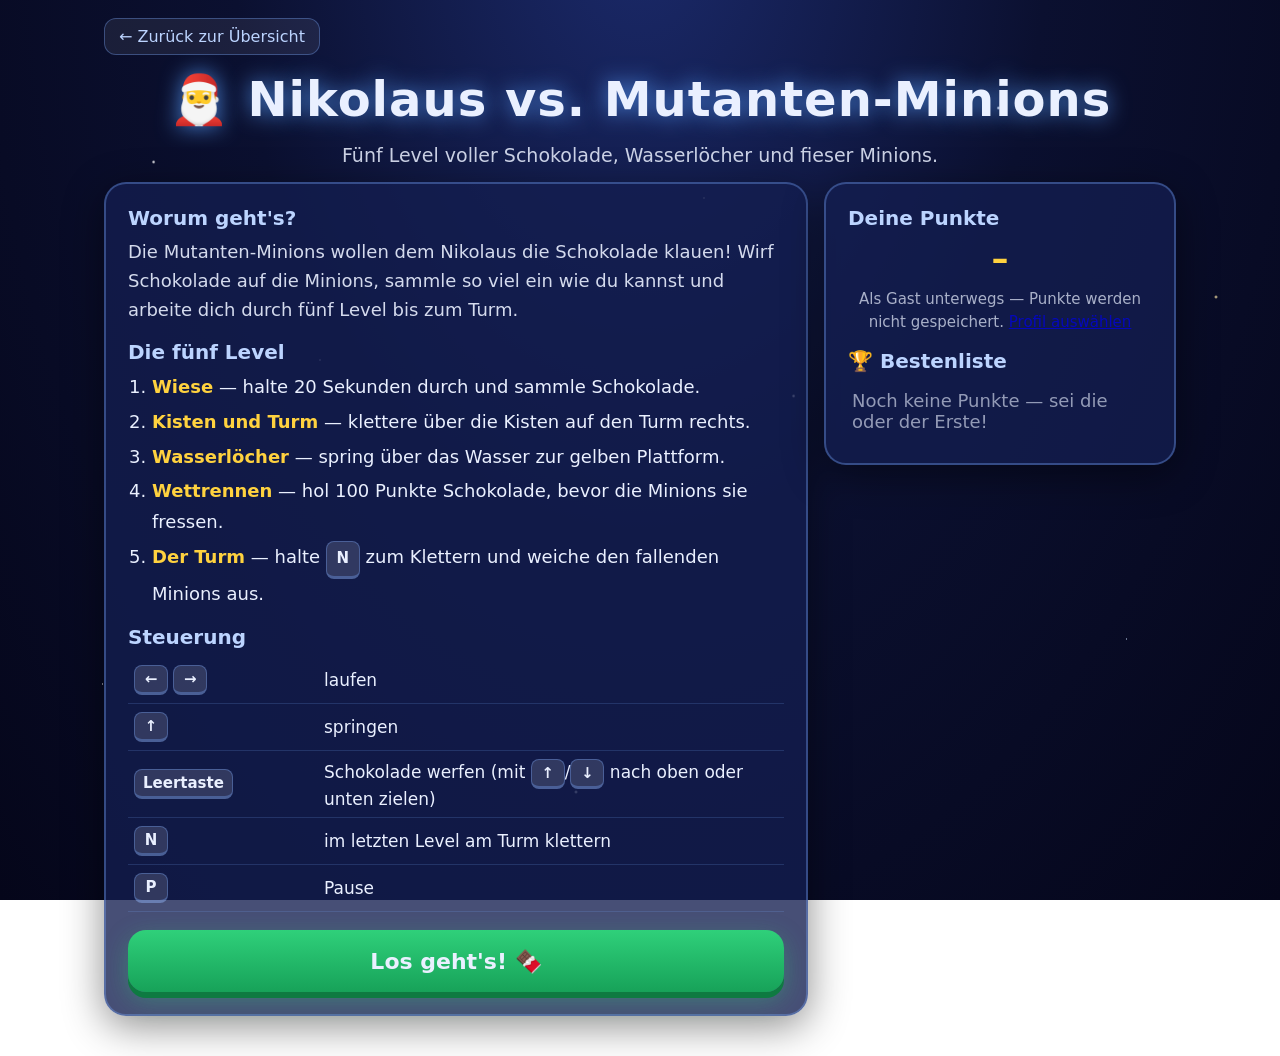
==== web/spiele/nikolaus/index.html @ 859f5915 "Portiere Nikolaus-Spiel nach JavaScript/Canvas Die pygame-Version laeuft nur auf dem Desktop. Diese " ====
<!DOCTYPE html>
<html lang="de">
<head>
<meta charset="utf-8">
<meta name="viewport" content="width=device-width, initial-scale=1">
<title>Nikolaus vs. Mutanten-Minions</title>
<link rel="stylesheet" href="../../shared/basis.css">
<link rel="stylesheet" href="stil.css">
</head>
<body>

<div id="sterne"></div>

<main id="buehne" class="weit">

  <!-- ================= LANDING-PAGE ================= -->
  <section id="start" class="bildschirm aktiv">
    <a class="zurueck" href="../../index.html">← Zurück zur Übersicht</a>

    <h1 class="titel">🎅 Nikolaus vs. Mutanten-Minions</h1>
    <p class="untertitel">Fünf Level voller Schokolade, Wasserlöcher und fieser Minions.</p>

    <div class="startspalten">

      <div class="karte">
        <h2>Worum geht's?</h2>
        <p class="fliesstext">
          Die Mutanten-Minions wollen dem Nikolaus die Schokolade klauen!
          Wirf Schokolade auf die Minions, sammle so viel ein wie du kannst und
          arbeite dich durch fünf Level bis zum Turm.
        </p>

        <h2>Die fünf Level</h2>
        <ol class="levelliste">
          <li><b>Wiese</b> — halte 20 Sekunden durch und sammle Schokolade.</li>
          <li><b>Kisten und Turm</b> — klettere über die Kisten auf den Turm rechts.</li>
          <li><b>Wasserlöcher</b> — spring über das Wasser zur gelben Plattform.</li>
          <li><b>Wettrennen</b> — hol 100 Punkte Schokolade, bevor die Minions sie fressen.</li>
          <li><b>Der Turm</b> — halte <kbd>N</kbd> zum Klettern und weiche den fallenden Minions aus.</li>
        </ol>

        <h2>Steuerung</h2>
        <table class="tastentabelle">
          <tr><td><kbd>←</kbd> <kbd>→</kbd></td><td>laufen</td></tr>
          <tr><td><kbd>↑</kbd></td><td>springen</td></tr>
          <tr><td><kbd>Leertaste</kbd></td><td>Schokolade werfen (mit <kbd>↑</kbd>/<kbd>↓</kbd> nach oben oder unten zielen)</td></tr>
          <tr><td><kbd>N</kbd></td><td>im letzten Level am Turm klettern</td></tr>
          <tr><td><kbd>P</kbd></td><td>Pause</td></tr>
        </table>

        <button id="knopfStart" class="gross">Los geht's! 🍫</button>
      </div>

      <div class="karte schmal">
        <h2>Deine Punkte</h2>
        <p id="deinBestwert" class="grosszahl">–</p>
        <p class="hinweistext" id="werSpielt">Als Gast — Punkte werden nicht gespeichert.</p>

        <h2>🏆 Bestenliste</h2>
        <ol id="bestenliste" class="bestenliste">
          <li class="leer">Noch keine Punkte</li>
        </ol>
      </div>

    </div>
  </section>

  <!-- ================= SPIELBILDSCHIRM ================= -->
  <section id="spiel" class="bildschirm">
    <div class="hud">
      <span>🍫 <b id="hudPunkte">0</b> Punkte</span>
      <span>Level <b id="hudLevel">1</b> / 5</span>
      <span id="hudZiel" class="versteckt">Ziel: <b id="hudZielWert">0</b>/100</span>
      <span>⏱️ <b id="hudZeit">20</b> s</span>
      <button id="knopfPause" class="klein">Pause</button>
    </div>

    <canvas id="leinwand" width="800" height="600"></canvas>

    <p class="tastenhilfe">
      <kbd>←</kbd> <kbd>→</kbd> laufen · <kbd>↑</kbd> springen ·
      <kbd>Leertaste</kbd> werfen · <kbd>N</kbd> klettern (Level 5) · <kbd>P</kbd> Pause
    </p>
  </section>

  <!-- ================= ENDBILDSCHIRM ================= -->
  <section id="ende" class="bildschirm">
    <h1 class="titel" id="endeTitel">Game Over</h1>

    <div class="karte schmal">
      <p class="fliesstext" id="endeGrund"></p>
      <p class="grosszahl" id="endePunkte">0</p>
      <p class="hinweistext" id="endeZusatz"></p>

      <h2>🏆 Bestenliste</h2>
      <ol id="endeBestenliste" class="bestenliste"></ol>

      <button id="knopfNochmal" class="gross">Nochmal spielen 🔁</button>
      <div class="knopfreihe">
        <a class="zurueck" href="../../index.html">← Zurück zur Übersicht</a>
      </div>
    </div>
  </section>

  <!-- ================= PAUSE ================= -->
  <div id="pause" class="overlay">
    <div class="karte schmal">
      <h1 class="titel">⏸️ Pause</h1>
      <button id="knopfWeiter" class="gross">Weiterspielen</button>
      <button id="knopfAufgeben" class="klein">Aufgeben</button>
    </div>
  </div>

</main>

<script src="../../shared/speicher.js"></script>
<script src="../../shared/profil.js"></script>
<script src="level.js"></script>
<script src="spiel.js"></script>
<script src="seite.js"></script>
</body>
</html>
---- web/shared/basis.css ----
/* ============================================================
   BASIS — das gemeinsame Aussehen der ganzen Plattform.
   Diese Datei binden alle Seiten ein (Startseite, Spiele, Schule).
   Willst du überall die Farben ändern? Dann hier unter :root.
   ============================================================ */

:root {
  --nacht:       #05061a;
  --nacht-hell:  #1b2a6b;
  --karte:       rgba(20, 30, 80, 0.78);
  --rand:        rgba(120, 170, 255, 0.35);
  --text:        #eaf0ff;
  --text-leise:  #bcd4ff;
  --blau:        #3aa0ff;
  --gruen:       #2fd07a;
  --rot:         #ff5470;
  --gelb:        #ffd23f;
  --lila:        #9b6bff;
  --orange:      #ff9f43;
}

* { box-sizing: border-box; margin: 0; padding: 0; }

body {
  font-family: system-ui, "Segoe UI", Ubuntu, Cantarell, sans-serif;
  background: radial-gradient(ellipse at 50% -10%, var(--nacht-hell) 0%, #0b1030 45%, var(--nacht) 100%);
  background-attachment: fixed;
  color: var(--text);
  min-height: 100vh;
  font-size: 18px;
  overflow-x: hidden;
}

/* --- Sterne im Hintergrund --- */
#sterne {
  position: fixed;
  inset: 0;
  pointer-events: none;
  z-index: 0;
  background-image:
    radial-gradient(2px 2px at 12% 18%, #fff, transparent),
    radial-gradient(2px 2px at 78% 12%, #fff, transparent),
    radial-gradient(1px 1px at 33% 62%, #cfe4ff, transparent),
    radial-gradient(2px 2px at 62% 44%, #fff, transparent),
    radial-gradient(1px 1px at 88% 71%, #cfe4ff, transparent),
    radial-gradient(2px 2px at 45% 88%, #fff, transparent),
    radial-gradient(1px 1px at 8% 76%, #fff, transparent),
    radial-gradient(2px 2px at 95% 33%, #ffe9a8, transparent),
    radial-gradient(1px 1px at 25% 40%, #fff, transparent),
    radial-gradient(1px 1px at 55% 22%, #fff, transparent);
  animation: funkeln 4s ease-in-out infinite alternate;
}
@keyframes funkeln { from { opacity: .55; } to { opacity: 1; } }

#buehne {
  position: relative;
  z-index: 1;
  max-width: 980px;
  margin: 0 auto;
  padding: 18px 14px 40px;
}
#buehne.weit { max-width: 1100px; }

/* --- Bildschirme: immer nur einer ist sichtbar --- */
.bildschirm { display: none; }
.bildschirm.aktiv {
  display: flex;
  flex-direction: column;
  align-items: center;
  gap: 16px;
  animation: reinfliegen .35s ease-out;
}
@keyframes reinfliegen { from { opacity: 0; transform: translateY(18px); } to { opacity: 1; transform: none; } }

.versteckt { display: none !important; }

/* --- Überschriften --- */
.titel {
  font-size: clamp(28px, 5.5vw, 48px);
  text-align: center;
  text-shadow: 0 0 22px rgba(90, 160, 255, .8);
  letter-spacing: 1px;
}
.untertitel { text-align: center; opacity: .85; font-size: 19px; }
h2 { font-size: 20px; margin: 16px 0 8px; color: var(--text-leise); }
h2:first-child { margin-top: 0; }

/* --- Karten --- */
.karte {
  background: var(--karte);
  border: 2px solid var(--rand);
  border-radius: 22px;
  padding: 22px;
  width: 100%;
  max-width: 620px;
  box-shadow: 0 10px 40px rgba(0, 0, 0, .45);
}
.karte.schmal { max-width: 420px; }
.karte.breit  { max-width: 900px; }

/* --- Knöpfe --- */
button {
  font-family: inherit;
  font-size: 19px;
  color: var(--text);
  cursor: pointer;
  border: none;
  background: none;
}

button.gross {
  width: 100%;
  min-height: 62px;
  margin-top: 18px;
  border-radius: 18px;
  font-size: 22px;
  font-weight: 700;
  background: linear-gradient(180deg, var(--gruen), #17a259);
  box-shadow: 0 6px 0 #0e7a41, 0 8px 24px rgba(47, 208, 122, .35);
  transition: transform .08s, box-shadow .08s;
}
button.gross:hover { transform: translateY(-2px); }
button.gross:active { transform: translateY(4px); box-shadow: 0 2px 0 #0e7a41; }
button.gross.blau {
  background: linear-gradient(180deg, var(--blau), #1d63c8);
  box-shadow: 0 6px 0 #17509f, 0 8px 24px rgba(58, 160, 255, .35);
}
button.gross.blau:active { box-shadow: 0 2px 0 #17509f; }

button.klein {
  padding: 10px 18px;
  border-radius: 14px;
  font-size: 16px;
  background: rgba(255, 255, 255, .1);
  border: 2px solid var(--rand);
  transition: background .15s;
}
button.klein:hover { background: rgba(255, 255, 255, .2); }
button.klein.gefahr { border-color: rgba(255, 84, 112, .55); color: #ffd7de; }
button.klein.gefahr:hover { background: rgba(255, 84, 112, .25); }

.knopfreihe { display: flex; gap: 10px; align-items: center; flex-wrap: wrap; margin-top: 14px; }
.knopfreihe .gross { margin-top: 0; flex: 1 1 200px; }

/* --- Eingabefelder --- */
input[type="text"], input[type="password"], input[type="number"] {
  font-family: inherit;
  font-size: 20px;
  width: 100%;
  padding: 14px 16px;
  border-radius: 14px;
  border: 2px solid var(--rand);
  background: rgba(0, 0, 0, .3);
  color: var(--text);
  text-align: center;
}
input:focus { outline: none; border-color: var(--blau); box-shadow: 0 0 14px rgba(58, 160, 255, .5); }
input::placeholder { color: rgba(234, 240, 255, .4); }

/* --- Meldungen --- */
.meldung { min-height: 26px; text-align: center; margin-top: 10px; font-weight: 600; }
.meldung.richtig { color: var(--gruen); }
.meldung.falsch  { color: var(--rot); }
.meldung.tipp    { color: var(--gelb); }

.hinweistext { font-size: 15px; opacity: .7; margin-top: 10px; line-height: 1.5; text-align: center; }

.fusszeile { text-align: center; font-size: 15px; opacity: .65; margin-top: 6px; }
.fusszeile a { color: var(--text-leise); }

/* --- Kopfleiste (wer ist angemeldet) --- */
.kopfleiste {
  width: 100%;
  display: flex;
  justify-content: space-between;
  align-items: center;
  gap: 12px;
  flex-wrap: wrap;
  background: var(--karte);
  border: 2px solid var(--rand);
  border-radius: 18px;
  padding: 12px 18px;
}
.wer { display: flex; align-items: center; gap: 12px; }
.weravatar { font-size: 34px; }
.wer small { display: block; font-size: 14px; opacity: .7; }

/* --- Zurück-Leiste auf Unterseiten --- */
.zurueck {
  align-self: flex-start;
  color: var(--text-leise);
  text-decoration: none;
  font-size: 16px;
  padding: 8px 14px;
  border-radius: 12px;
  background: rgba(255, 255, 255, .07);
  border: 1px solid var(--rand);
}
.zurueck:hover { background: rgba(255, 255, 255, .16); }

/* --- Tabellen (Steuerung erklären) --- */
.tastentabelle { width: 100%; border-collapse: collapse; font-size: 17px; }
.tastentabelle td { padding: 8px 6px; border-bottom: 1px solid rgba(120, 170, 255, .18); }
.tastentabelle td:first-child { width: 190px; }
kbd {
  display: inline-block;
  min-width: 34px;
  text-align: center;
  padding: 4px 8px;
  border-radius: 8px;
  background: rgba(255, 255, 255, .14);
  border: 1px solid var(--rand);
  border-bottom-width: 3px;
  font-family: inherit;
  font-size: 15px;
  font-weight: 700;
}

/* --- Bestenlisten --- */
ol.bestenliste { list-style: none; }
ol.bestenliste li {
  display: flex;
  justify-content: space-between;
  padding: 9px 4px;
  border-bottom: 1px solid rgba(120, 170, 255, .18);
}
ol.bestenliste li.leer { opacity: .6; justify-content: center; border: none; }

@media (max-width: 560px) {
  body { font-size: 17px; }
  .karte { padding: 18px 14px; }
}
---- web/spiele/nikolaus/stil.css ----
/* ============================================================
   NIKOLAUS — Aussehen der Landing-Page und des Spielbildschirms.
   Das Grundgerüst steht in shared/basis.css.
   ============================================================ */

/* ---------------- Landing-Page ---------------- */

.startspalten {
  display: grid;
  grid-template-columns: minmax(0, 2fr) minmax(0, 1fr);
  gap: 16px;
  width: 100%;
  align-items: start;
}
@media (max-width: 820px) {
  .startspalten { grid-template-columns: 1fr; }
}
.startspalten .karte { max-width: none; }

.fliesstext { line-height: 1.6; opacity: .9; }

.levelliste { padding-left: 24px; line-height: 1.7; }
.levelliste li { margin-bottom: 4px; }
.levelliste b { color: var(--gelb); }

.grosszahl {
  font-size: 34px;
  font-weight: 800;
  text-align: center;
  color: var(--gelb);
  margin: 6px 0;
}

/* ---------------- Spielbildschirm ---------------- */

.hud {
  display: flex;
  gap: 18px;
  align-items: center;
  flex-wrap: wrap;
  justify-content: center;
  width: 100%;
  max-width: 800px;
  padding: 10px 16px;
  border-radius: 16px;
  background: var(--karte);
  border: 2px solid var(--rand);
  font-size: 18px;
}
.hud b { color: var(--gelb); font-size: 20px; }
.hud button { margin-left: auto; }

#leinwand {
  width: 100%;
  max-width: 800px;
  aspect-ratio: 4 / 3;
  border-radius: 16px;
  border: 3px solid var(--rand);
  background: #fff;
  box-shadow: 0 12px 40px rgba(0, 0, 0, .5);
  image-rendering: auto;
}

.tastenhilfe { font-size: 15px; opacity: .75; text-align: center; line-height: 2.2; }

/* ---------------- Endbildschirm ---------------- */

.titel.gruen { color: var(--gruen); text-shadow: 0 0 22px rgba(47, 208, 122, .7); }
.titel.rot   { color: var(--rot);   text-shadow: 0 0 22px rgba(255, 84, 112, .7); }

/* ---------------- Pause-Fenster ---------------- */

.overlay {
  position: fixed;
  inset: 0;
  z-index: 10;
  display: none;
  align-items: center;
  justify-content: center;
  padding: 20px;
  background: rgba(5, 6, 26, .85);
}
.overlay.offen { display: flex; }
.overlay .karte { text-align: center; }
.overlay .klein { margin-top: 12px; }
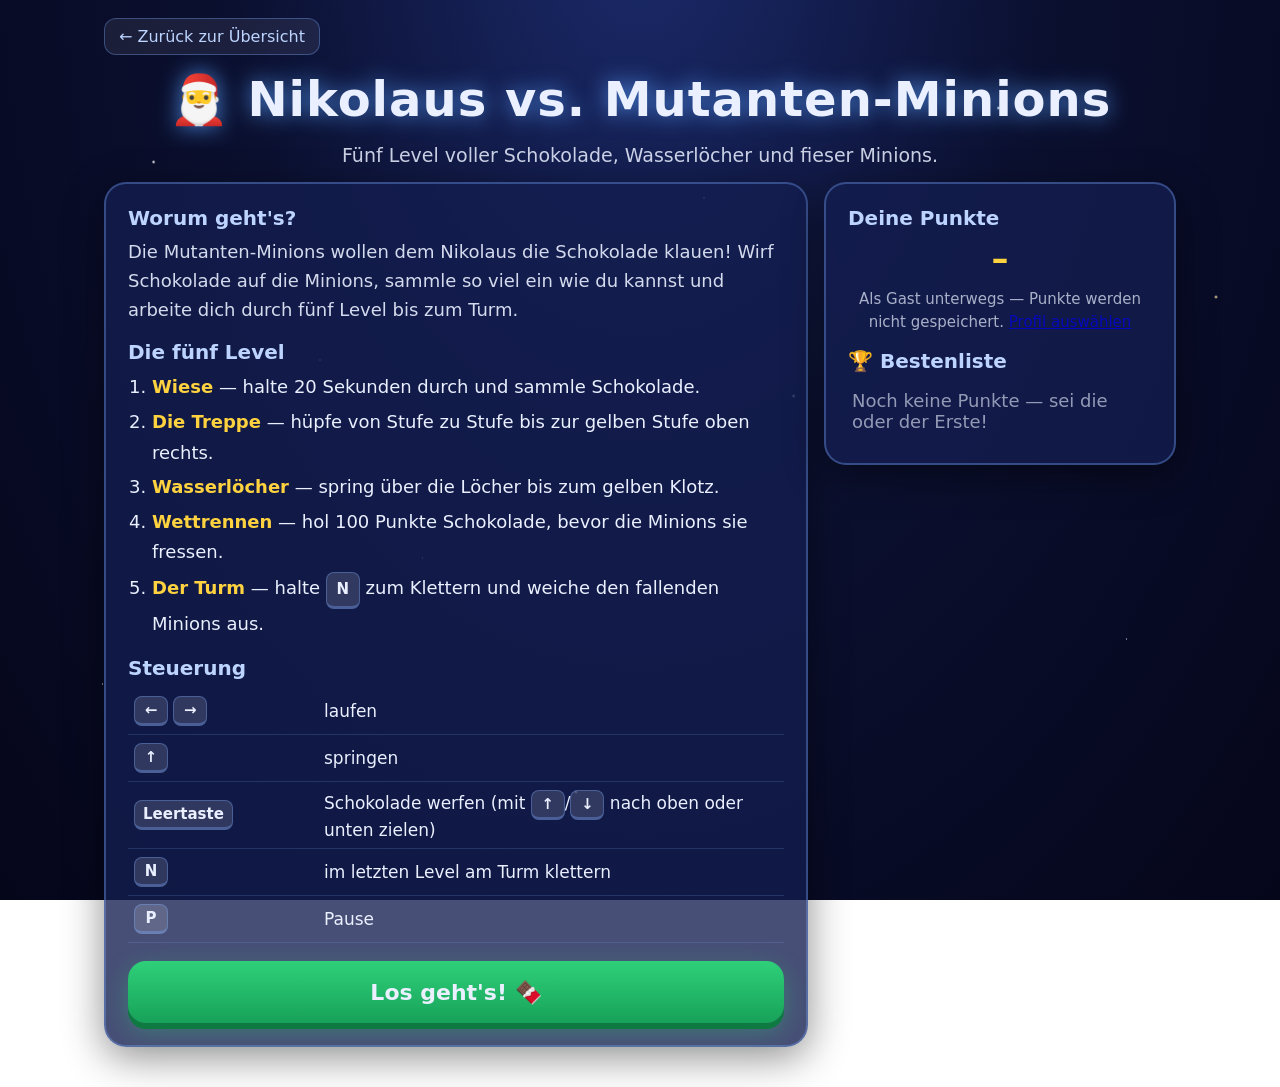
==== commit 4a4210a4: "Beschreibe Level 2 und 3 in der Anleitung passend zum Umbau Co-Authored-By: Claude Fable 5 <noreply@" ====
--- a/web/spiele/nikolaus/index.html
+++ b/web/spiele/nikolaus/index.html
@@ -33,8 +33,8 @@
         <h2>Die fünf Level</h2>
         <ol class="levelliste">
           <li><b>Wiese</b> — halte 20 Sekunden durch und sammle Schokolade.</li>
-          <li><b>Kisten und Turm</b> — klettere über die Kisten auf den Turm rechts.</li>
-          <li><b>Wasserlöcher</b> — spring über das Wasser zur gelben Plattform.</li>
+          <li><b>Die Treppe</b> — hüpfe von Stufe zu Stufe bis zur gelben Stufe oben rechts.</li>
+          <li><b>Wasserlöcher</b> — spring über die Löcher bis zum gelben Klotz.</li>
           <li><b>Wettrennen</b> — hol 100 Punkte Schokolade, bevor die Minions sie fressen.</li>
           <li><b>Der Turm</b> — halte <kbd>N</kbd> zum Klettern und weiche den fallenden Minions aus.</li>
         </ol>
